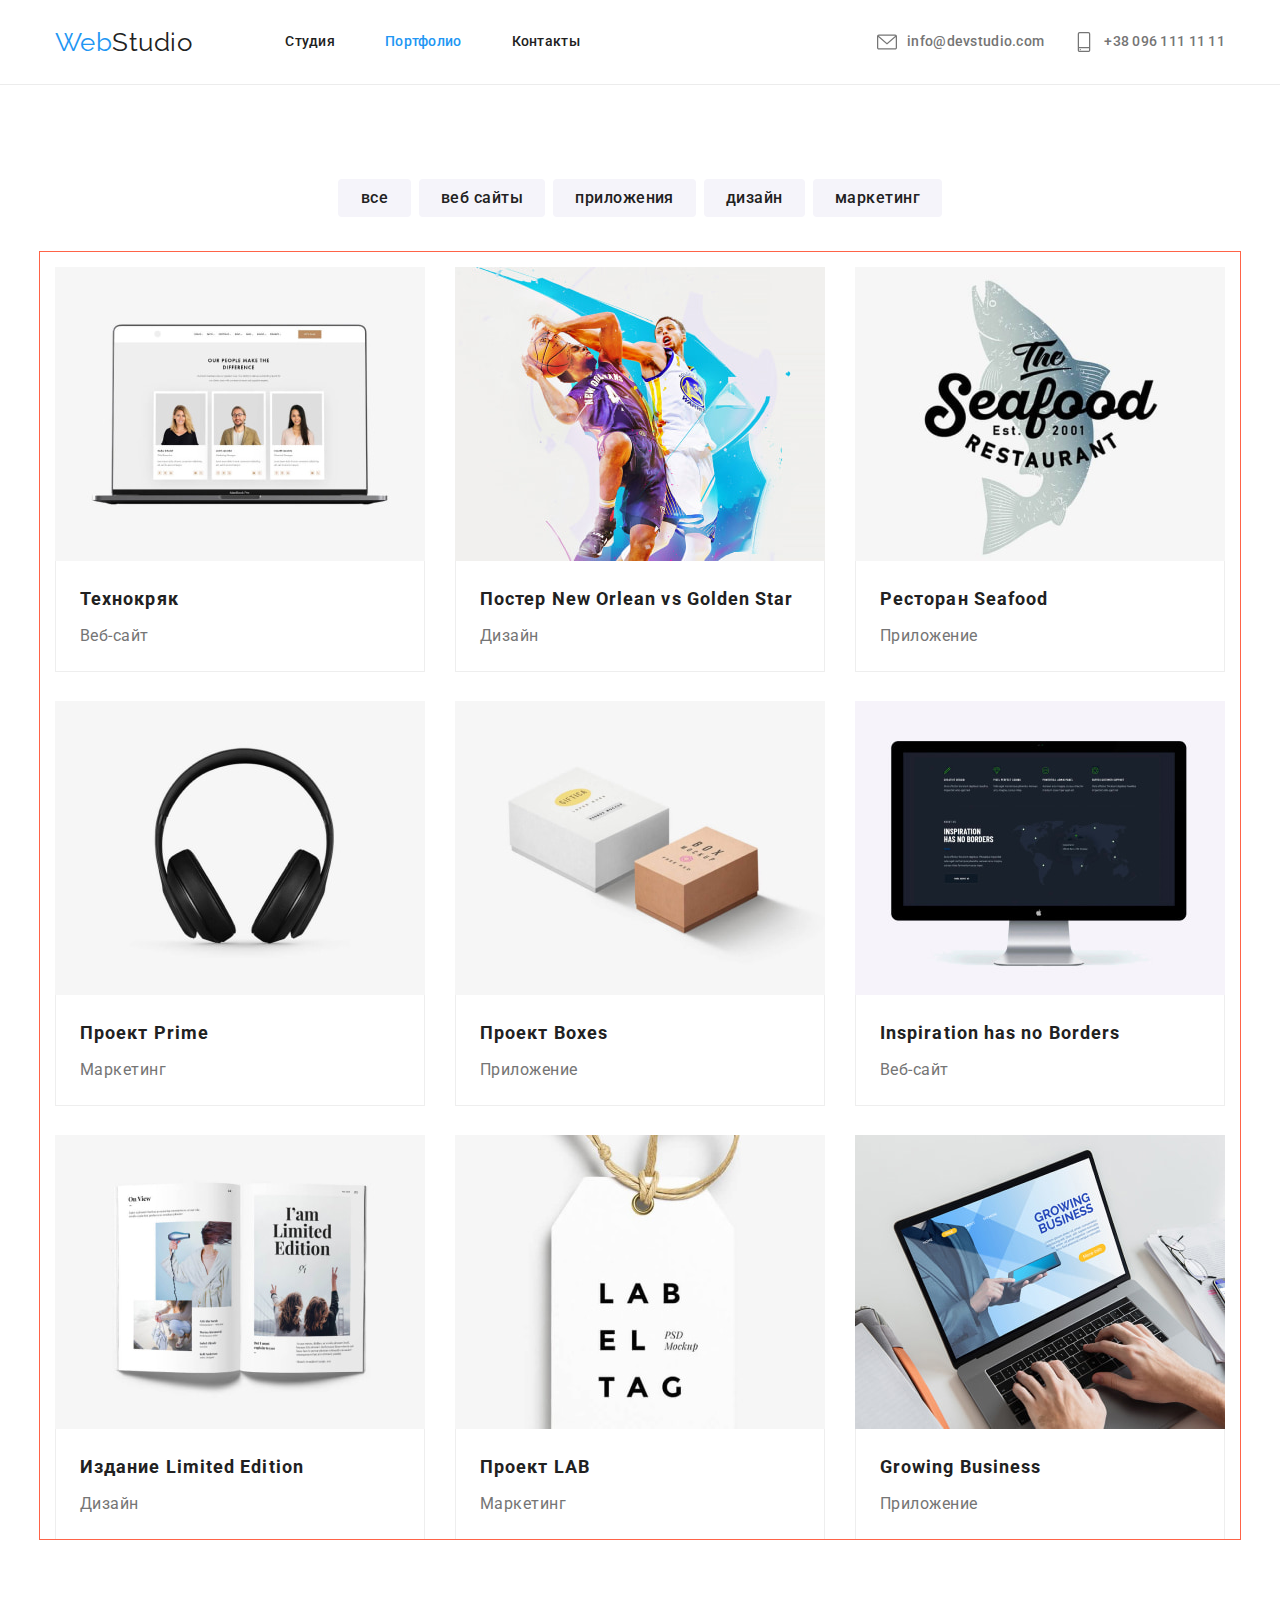
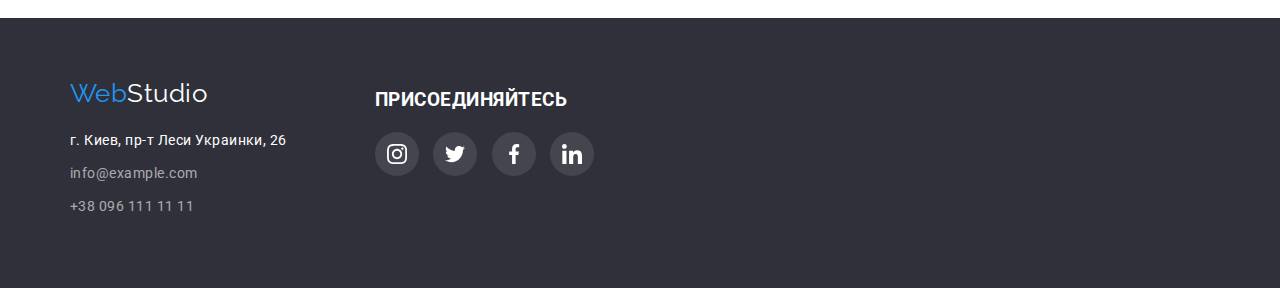
==== portfolio.html @ 32bbd31d "Начало 5-ой домашки" ====
<!DOCTYPE html>
<html lang="ru">
	<head>
		<meta charset="UTF-8" />
		<meta name="viewport" content="width=device-width, initial-scale=1.0" />
		<title>Портфолио</title>

		<!-- Шрифты -->
		<link
			href="https://fonts.googleapis.com/css2?family=Raleway:wght@700&family=Roboto:wght@400;500;700;900&display=fallback"
			rel="stylesheet"
		/>
		<!-- Нормализатор стилей -->
		<link
			rel="stylesheet"
			href="https://cdnjs.cloudflare.com/ajax/libs/modern-normalize/0.7.0/modern-normalize.min.css"
		/>

		<!-- Мои Стили -->
		<link rel="stylesheet" href="./css/styles.css" />
	</head>

	<body>
		<!-- Шапка сайта -->
		<header class="page-header">
			<!-- Нав - это всегда про ссылки на секции этой или других страниц -->
			<div class="nav-container">
				<nav class="navbar">
					<!-- Логотип, всегда ссылка -->
					<a href="./index.html" class="logo"> Web<span class="logo header">Studio</span> </a>

					<!-- Ссылки на другие страницы или разделы текущей -->
					<ul class="site-nav">
						<li class="item"><a href="./index.html" class="link">Студия</a></li>
						<li class="item"><a href="./portfolio.html" class="link current">Портфолио</a></li>
						<li class="item"><a href="" class="link">Контакты</a></li>
					</ul>
				</nav>

				<!-- Контактные Данные в шапке, это не нав, потому что не ссылки на секции -->
				<ul class="contacts-nav list">
					<li class="item">
						<a href="mailto:info@devstudio.com" class="link">
							<svg class="team-icon">
								<use href="./images/symbol-defs.svg#icon-envelope"></use>
							</svg>
							info@devstudio.com</a
						>
					</li>
					<li class="item">
						<a href="tel:+380961111111" class="link"
							><svg class="team-icon">
								<use href="./images/symbol-defs.svg#icon-phone"></use>
							</svg>
							+38 096 111 11 11
						</a>
					</li>
				</ul>
			</div>
		</header>

		<main>
			<!-- Hero -->

			<h1 class="is-none">Портфолио</h1>

			<!-- Filters and PortFolio -->
			<section class="section">
				<div class="container">
					<h2 class="is-none">Фильтры</h2>

					<ul class="buttons">
						<li class="button"><button type="button">все</button></li>
						<li class="button"><button type="button">веб сайты</button></li>
						<li class="button"><button type="button">приложения</button></li>
						<li class="button"><button type="button">дизайн</button></li>
						<li class="button"><button type="button">маркетинг</button></li>
					</ul>

					<!-- PortFolio -->
					<h2 class="is-none">Наши Работы</h2>

					<ul class="portfolio-list">
						<li class="portfolio-links">
							<a href="">
								<img
									class="test"
									src="./images/techno.jpg"
									alt="картинка макбука про с отображенным сайтом источника"
									width="370"
									height="294"
								/>
								<div class="card-content">
									<h3 class="title">Технокряк</h3>
									<p>Веб-сайт</p>
									<!-- <p>
																		Технокряк это современная площадка распространения коронавируса. Компании используют эту платформу для
																		цифрового шпионажа и атак на защищенные сервера конкурентов
																	</p> -->
								</div>
							</a>
						</li>
						<li class="portfolio-links">
							<a href="">
								<img src="./images/poster.jpg" alt="постер с двумя баскетболистами" width="370" height="294" />
								<div class="card-content">
									<h3 class="title">
										Постер New Orlean vs Golden Star
									</h3>
									<p>Дизайн</p>
									<!-- <p>
																		Технокряк это современная площадка распространения коронавируса. Компании используют эту платформу для
																		цифрового шпионажа и атак на защищенные сервера конкурентов
																	</p> -->
								</div>
							</a>
						</li>
						<li class="portfolio-links">
							<a href="">
								<img src="./images/restaurant.jpg" alt="логотип ресторана морской еды" width="370" height="294" />

								<div class="card-content">
									<h3 class="title">Ресторан Seafood</h3>
									<p>Приложение</p>
									<!-- <p>
																		Технокряк это современная площадка распространения коронавируса. Компании используют эту платформу для
																		цифрового шпионажа и атак на защищенные сервера конкурентов
																	</p> -->
								</div>
							</a>
						</li>
						<li class="portfolio-links">
							<a href="">
								<img src="./images/prime.jpg" alt="изображение наушников" width="370" height="294" />

								<div class="card-content">
									<h3 class="title">Проект Prime</h3>
									<p>Маркетинг</p>
									<!-- <p>
																		Технокряк это современная площадка распространения коронавируса. Компании используют эту платформу для
																		цифрового шпионажа и атак на защищенные сервера конкурентов
																	</p> -->
								</div>
							</a>
						</li>
						<li class="portfolio-links">
							<a href="">
								<img
									src="./images/boxes.jpg"
									alt="изображение коробочек с логотипом источника"
									width="370"
									height="294"
								/>

								<div class="card-content">
									<h3 class="title">Проект Boxes</h3>
									<p>Приложение</p>
									<!-- <p>
																		Технокряк это современная площадка распространения коронавируса. Компании используют эту платформу для
																		цифрового шпионажа и атак на защищенные сервера конкурентов
																	</p> -->
								</div>
							</a>
						</li>
						<li class="portfolio-links">
							<a href="">
								<img
									src="./images/inspiration.jpg"
									alt="изображение аймака с открытым веб-сайтом источника"
									width="370"
									height="294"
								/>

								<div class="card-content">
									<h3 class="title">Inspiration has no Borders</h3>
									<p>Веб-сайт</p>
									<!-- <p>
																		Технокряк это современная площадка распространения коронавируса. Компании используют эту платформу для
																		цифрового шпионажа и атак на защищенные сервера конкурентов
																	</p> -->
								</div>
							</a>
						</li>
						<li class="portfolio-links">
							<a href="">
								<img
									src="./images/limited.jpg"
									alt="изображение раскрытого журнала с тектом и картинками источника"
									width="370"
									height="294"
								/>

								<div class="card-content">
									<h3 class="title">Издание Limited Edition</h3>
									<p>Дизайн</p>
									<!-- <p>
									Технокряк это современная площадка распространения коронавируса. Компании используют эту платформу для
									цифрового шпионажа и атак на защищенные сервера конкурентов
								</p> -->
								</div>
							</a>
						</li>
						<li class="portfolio-links">
							<a href="">
								<img src="./images/lab.jpg" alt="изображение бирки с надписью Лаб" width="370" height="294" />

								<div class="card-content">
									<h3 class="title">Проект LAB</h3>
									<p>Маркетинг</p>
									<!-- <p>
																		Технокряк это современная площадка распространения коронавируса. Компании используют эту платформу для
																		цифрового шпионажа и атак на защищенные сервера конкурентов
																	</p> -->
								</div>
							</a>
						</li>
						<li class="portfolio-links">
							<a href="">
								<img
									src="./images/growing.jpg"
									alt="изображение рук, печатающих на ноутбуке с открытым сайтом источника"
									width="370"
									height="294"
								/>

								<div class="card-content">
									<h3 class="title">Growing Business</h3>
									<p>Приложение</p>
									<!-- <p>
																		Технокряк это современная площадка распространения коронавируса. Компании используют эту платформу для
																		цифрового шпионажа и атак на защищенные сервера конкурентов
																	</p> -->
								</div>
							</a>
						</li>
					</ul>
				</div>
			</section>
		</main>

		<footer class="footbar">
			<div class="wrapper">
				<div class="container footer">
					<a href="./index.html" class="logo" aria-label="main page link">
						Web<span class="logo footer">Studio</span>
					</a>

					<address class="footer-address">
						<span class="location">
							г. Киев, пр-т Леси Украинки, 26
						</span>

						<ul>
							<li class="footer-link"><a href="mailto:info@example.com" class="title">info@example.com</a></li>

							<li class="footer-link"><a href="tel:+380961111111" class="title">+38 096 111 11 11</a></li>
						</ul>
					</address>
				</div>
				<!-- FOOTER JOIN US  -->
				<section class="join-us">
					<div class="container footer join-us">
						<h3 class="join-us title">присоединяйтесь</h3>
						<ul class="footer-list links">
							<li class="item"><a href="./index.html" class="link"></a></li>
							<li class="item"><a href="" class="link"></a></li>
							<li class="item"><a href="" class="link"></a></li>
							<li class="item"><a href="" class="link"></a></li>
						</ul>
					</div>
				</section>
			</div>
		</footer>
	</body>
</html>
---- css/styles.css ----
*,
*::before,
*::after {
	box-sizing: border-box;
}

/* POSITION СНАЧАЛА, ПОТОМ ГЕОМЕТРИЯ, ПОТОМ ВСЕ ОСТАЛЬНОЕ!! */

:root {
	--primary-text-color: #757575;
	--title-text-color: #212121;
	--accent-color: #2196f3;
	--white-color: #ffffff;
	--button-bcg: #f5f4fa;
	--footer-color: #2f303a;
	--header-stroke: #ececec;
	--folio-border: #eeeeee;
}

body {
	background-color: var(--white-color);
	color: var(--primary-text-color);

	font-family: roboto, sans-serif;
	letter-spacing: 0.03em;
}

/* Утилиты, это сброс маркеров для всех списков вообще */
ul {
	margin: 0px;
	padding: 0px;
	list-style: none;
}
/* можно через классы .list задавать тот же сброс точек */

.is-none {
	display: none;
}

/* SPECIAL CONTAINERS */

.container {
	margin-left: auto;
	margin-right: auto;
	padding-left: 15px;
	padding-right: 15px;
	width: 1200px;
	/* outline: 2px solid tomato; */
}

.backdrop {
	position: fixed;
	top: 0px;
	left: 0px;

	width: 100%;
	height: 100%;

	background-color: rgba(0, 0, 0, 0.2);
}

.backdrop.is-hidden {
	opacity: 0;
	pointer-events: none;
}

.modal {
	position: absolute;
	top: 50%;
	left: 50%;
	transform: translate(-50%, -50%);

	width: 528px;
	min-height: 581px;
	padding: 15px;

	background-color: white;
}

/* Page header */

.page-header {
	/* background-color: wheat; */
	/* padding-top: 24px;
	padding-bottom: 24px; */

	border-bottom: 1px solid var(--header-stroke);
}

/* Logo */

.logo {
	/* display: inline-block; */
	/* Костыль, так как логотип нижу ссылок странице даже на дизайнерском макете */
	/* padding-bottom: 7px; */

	font-family: "Raleway", sans-serif;
	color: var(--accent-color);

	font-size: 26px;
	line-height: 1.19;
	text-decoration: none;
	/* outline: 1px solid tomato; */
}

.logo.header {
	color: var(--title-text-color);
	font-size: 26px;
}

.logo.footer {
	color: var(--white-color);
}

/* Site Nav All in One*/

.nav-container {
	display: flex;
	align-items: center;

	margin-left: auto;
	margin-right: auto;
	padding-left: 15px;
	padding-right: 15px;
	width: 1200px;

	/* outline: 2px solid tomato; */
}

.nav-container .item + .item {
	margin-left: 50px;
}

.navbar {
	/* margin-bottom: 30px; */
	display: flex;
	align-items: center;
}

.site-nav {
	display: flex;
	/* outline: 1px solid tomato; */
	margin-left: 93px;
}

/* Олд Скул метод исключения элементов, все последующие item применяется действие, если они стоят перед первым item, к нему действие не применяется, перед ним никого нет */

/* В данном случае работает на всех списки, в каждом списке исключается первый элемент - круто! */

/* Переношу это в главный нав-контейнер */

/* .nav-container .item + .item {
	margin-left: 50px;
} */

/* Современный вариант исключения элементов
 */
/* .site-nav .item:not(:last-child) {
	outline: 1px solid tomato;
	margin-right: 50px;
} */

.site-nav .link {
	display: block;
	padding-top: 32px;
	padding-bottom: 32px;

	color: var(--title-text-color);

	font-weight: 500;
	font-size: 14px;
	line-height: 1.14;
	letter-spacing: 0.02em;
	text-decoration: none;
}

.site-nav .link:hover,
.site-nav .link:focus {
	color: var(--accent-color);
	/* border-bottom: 2px solid var(--accent-color); */
	/* overflow: auto; */
}

.site-nav .link.current {
	color: var(--accent-color);
}

.contacts-nav {
	display: flex;
	margin-left: auto;
}

.contacts-nav.list .link {
	display: inline-flex;
	align-items: center;

	padding-top: 32px;
	padding-bottom: 32px;

	color: var(--primary-text-color);

	font-weight: 500;
	font-size: 14px;
	line-height: 1.14;
	letter-spacing: 0.02em;
	text-decoration: none;
}

.contacts-nav.list .link .team-icon {
	margin-right: 10px;
}

.contacts-nav.list .item + .item {
	margin-left: 30px;
}

/* .team-icon.envelope {
	width: 16px;
	height: 12px;
	fill: currentColor;
}

.team-icon.phone {
	width: 10px;
	height: 16px;
	fill: currentColor;
} */

.contacts-nav .link:hover,
.contacts-nav .item:hover,
.contacts-nav .link:focus,
.contacts-nav .item:focus {
	color: var(--accent-color);
}

/* HERO css */

.hero {
	margin-left: auto;
	margin-right: auto;

	text-align: center;
	max-width: 1600px;
	height: 600px;

	background-image: linear-gradient(to right, rgba(47, 48, 58, 0.4), rgba(47, 48, 58, 0.4)),
		url(../images/background.jpg);
	background-repeat: no-repeat;
	/* background-size: cover; */
	background-position: center;
	background-color: var(--footer-color);
}

.hero-title {
	margin-top: 0px;
	padding-top: 200px;
	margin-bottom: 30px;
	/* outline: 1px solid tomato; */

	color: var(--white-color);

	font-weight: 900;
	font-size: 44px;
	line-height: 1.36;
	text-transform: uppercase;
	letter-spacing: 0.06em;
}

.btn {
	display: inline-block;
	padding: 10px 32px;
	border-radius: 4px;
	min-width: 204px;
	border: 1px solid transparent;
	box-shadow: 0px 4px 4px rgba(0, 0, 0, 0.15);

	color: var(--white-color);
	background-color: var(--accent-color);

	font-weight: 700;
	font-size: 16px;
	line-height: 1.87;
	letter-spacing: 0.06em;
	text-decoration: none;

	/* cursor: pointer; */
}

/* Features */

/* .section.features {
	padding-top: 94px;
	padding-bottom: 94px;
} */

.feature-list {
	margin-top: 0px;
	margin-bottom: 244px;

	display: flex;
}

.feature-list .item {
	width: 270px;
	height: 101px;
}

/* Репета рекомендует лучше давать доп класс в хтмл,
и оттуда назначать каждую иконку .feature-list не пишем,
а упоминаем .icon-radar  */

.container.icons {
	margin-left: auto;
	margin-right: auto;
	padding-left: 15px;
	padding-right: 15px;
	width: 1200px;
	height: 251px;
	margin-bottom: 94px;
	/* outline: 2px solid tomato; */
}

.feature-list .item::before {
	display: block;
	content: "";
	height: 120px;
	margin-bottom: 30px;
	background-color: var(--button-bcg);
	background-size: 70px;
	background-repeat: no-repeat;
	background-position: center;
}
.feature-list .item:nth-child(1)::before {
	background-image: url(../images/feature1.svg);
}

.feature-list .item:nth-child(2)::before {
	background-image: url(../images/feature2.svg);
}
.feature-list .item:nth-child(3)::before {
	background-image: url(../images/feature3.svg);
}
.feature-list .item:nth-child(4)::before {
	background-image: url(../images/feature4.svg);
}

.feature-list .item + .item {
	margin-left: 30px;
}

/* .feature-list p {
	max-width: 270px;
	min-height: 101px;
} */

.feature-list .title {
	margin-top: 0px;
	margin-bottom: 10px;

	color: var(--title-text-color);

	font-weight: 700;
	font-size: 14px;
	line-height: 1.14;
	text-transform: uppercase;
}

.feature-list p {
	margin-top: 0px;
	margin-bottom: 0px;

	font-size: 14px;
	line-height: 1.71;
}

/* WHAT WE DO СЕКЦИЯ ЧЕМ ЗАНИМАЕМСЯ!! and Team Headers*/

.section-title {
	margin-top: 0px;
	margin-bottom: 50px;

	color: var(--title-text-color);

	font-weight: 700;
	font-size: 36px;
	line-height: 1.17;
	text-align: center;
}

.images-wedo {
	display: flex;
}

.images-wedo .item + .item {
	margin-left: 30px;
}

.thumb img {
	display: block;
}

.thumb {
	position: relative;
}

.thumb::before {
	position: absolute;
	bottom: 0px;

	/* opacity: 0; */

	/* display: inline-block; */

	content: "";
	width: 370px;
	height: 70px;

	background-color: rgba(47, 48, 58, 0.8);
}

.images-wedo .title {
	position: absolute;
	bottom: 27px;

	/* opacity: 0; */

	/* padding: 27px; */
	margin: 0px;
	/* align-items: center; */
	/* justify-content: center; */

	color: #ffffff;
	font-weight: 700;
	font-size: 14px;
	line-height: 1.14;
	text-align: center;
	text-transform: uppercase;

	width: 370px;
}

/* .thumb:hover .title,
.thumb:hover::before {
	opacity: 1;
} */

/* .images-wedo .item {
	position: relative;
} */

/* .images-wedo .item::before {
	position: absolute;
	bottom: 0px;

	display: inline-block;

	content: "";
	width: 370px;
	height: 70px;

	background-color: tomato;
} */

/* TEAM PHOTOS AND LINKS!!!*/

.section.team {
	background-color: var(--button-bcg);
}

.section {
	padding-top: 94px;
	padding-bottom: 94px;
}

.team-members > .item {
	box-shadow: 0px 4px 4px rgba(0, 0, 0, 0.25);

	background-color: #fff;
	height: 428px;
	/* outline: 1px solid tomato; */
	text-align: center;
}

.team-members > .item + .item {
	margin-left: 30px;
}

/* .wedo {
	padding-top: 0px;
} */

/* .team-list img {
	margin-bottom: 30px;
} */

.team-members .title {
	padding-top: 30px;
	margin-top: 0px;
	margin-bottom: 10px;

	color: var(--title-text-color);

	font-weight: 500;
	font-size: 16px;
	line-height: 1.19;
	/* outline: 1px solid tomato; */
}

.team-members .text {
	margin-top: 0px;
	margin-bottom: 16px;

	font-size: 16px;
	line-height: 1.19;
	/* outline: 1px solid tomato; */
}

.team-members {
	display: flex;
}

.team-list.links {
	display: inline-flex;
	/* padding: 0px;
	margin: 0px; */
	/* outline: 1px solid black; */
	/* justify-content: center; */
}

/* надо поставить дисплей блок??? */

.team-list .link {
	display: inline-flex;
	align-items: center;
	justify-content: center;

	padding: 0px;

	width: 44px;
	height: 44px;
	color: #afb1b8;
	/* background-color: yellow; */
	border-radius: 50%;
}

.team-icon {
	width: 20px;
	height: 20px;
	fill: currentColor;
}

.team-list .link:hover {
	color: white;
	background-color: var(--accent-color);
}

.team-list .item + .item {
	margin-left: 10px;
}

/* OUR CLIENTS*/

.clients {
	padding-top: 94px;
	padding-bottom: 94px;
}

.clients-list {
	display: flex;
	justify-content: space-between;
}

.clients-list .item {
	display: flex;
	width: 170px;
	height: 90px;
	border: 1px solid #afb1b8;
	border-radius: 4px;
	justify-content: center;
	align-items: center;
}

.clients-list .link {
	padding: 20px 63px;
	/* width: 63px; */
	/* width: 170px;
	height: 90px; */
}

.clients-list .item:hover {
	border: 1px solid var(--accent-color);
}

/* Buttons Filters */

.buttons {
	display: flex;
	justify-content: center;
	margin-bottom: 50px;
}

.buttons .button + .button {
	margin-left: 8px;
}

.buttons button {
	padding: 6px 22px;
	border-radius: 4px;
	border: 0px solid transparent;

	min-width: 73px;
	height: 38px;

	background-color: var(--button-bcg);
	color: var(--title-text-color);

	font-style: 400px;
	font-family: inherit;
	font-weight: 500;
	font-size: 16px;
	line-height: 1.62;
	letter-spacing: 0.03em;

	cursor: pointer;
}

.buttons button:hover,
.buttons button:focus {
	color: var(--white-color);
	background-color: var(--accent-color);
}

/* если несколько кнопок то в главном селекторе выстраивается шрифты и рамки и так далее, а во второстепенных .button.primary .button.secondary - выстраиваются отличающиеся цвета */

/* Portfolio */

.portfolio-list img {
	display: block;
}

.portfolio-list {
	display: flex;
	/* background-color: teal; */
	flex-wrap: wrap;
	/* max-width: 1200px; */

	margin: -15px;
	outline: 1px solid tomato;

	/* рагульный вариант */
	/* justify-content: space-between; */
}

/* calc (100% - кол-во марджинов в строке * значение марджина / количество элементов в строке) */

.card-content {
	padding: 20px 24px;
	border: 1px solid var(--folio-border);
	border-top: 0px;
}

.portfolio-links {
	/* border: 1px solid tomato; */
	/* моднявая тема */
	/* width: calc((100% - 2 * 30px) / 3); */
	/* еще предлагали вставлять flex-basis вместо width */

	/* при моднявом методе надо задать: */
	/* margin-right: 30px; */
	/* margin-bottom: 30px; */

	margin: 15px;

	/* border: 1px solid var(--folio-border); */

	/* это для второго варианта работы с флексом, моднявого */

	width: 370px;
	max-height: 404px;
	/* background-color: tomato; */
}

.portfolio-links:hover {
	box-shadow: 0px 1px 1px rgba(0, 0, 0, 0.12), 0px 4px 4px rgba(0, 0, 0, 0.06), 1px 4px 6px rgba(0, 0, 0, 0.16);
}

/* Альтернатива, Вариация работы с оформлением флекса */
/* первый вариант */
/* .portfolio-links:not(:nth-child(3n)) {
	margin-right: 30px;
}

.portfolio-links:not(:nth-last-child(-n + 3)) {
	margin-bottom: 30px;
} */

/* второй вариант */
.portfolio-links:nth-child(3n) {
	margin-right: 0px;
}

.portfolio-links:nth-last-child(-n + 3) {
	margin-bottom: 0px;
}

.portfolio-links .title {
	/* ATTENTION */
	/* padding-left: 24px;
	padding-right: 24px; */
	margin-top: 0px;
	margin-bottom: 4px;
	color: var(--title-text-color);

	font-weight: 700;
	font-size: 18px;
	line-height: 2;
	letter-spacing: 0.06em;
}

.portfolio-links p {
	margin-top: 0px;
	margin-bottom: 0px;

	/* ATTENTION */
	/* padding-left: 24px;
	padding-right: 24px; */
}

.portfolio-links a {
	color: var(--primary-text-color);

	font-size: 16px;
	line-height: 1.87;
	text-decoration: none;
}

/* FOOTER */

.footbar {
	display: flex;
	margin-left: auto;
	margin-right: auto;

	/* width: 1200px; */

	background-color: var(--footer-color);
}

.wrapper {
	display: flex;
	margin-left: auto;
	margin-right: auto;
	padding-left: 15px;
	padding-right: 15px;
	width: 1200px;
	/* outline: 2px solid tomato; */
}

.container.footer {
	max-width: 250px;
	margin-left: 0px;
	margin-right: 70px;
	padding-top: 60px;
	padding-bottom: 60px;
}

.footbar .logo.footer {
	display: inline-block;
	margin-bottom: 20px;
}

.footer-address a,
.location {
	display: inline-block;
	margin-top: 0px;
	margin-bottom: 9px;
}

.footer-address .location {
	color: #ffffff;

	font-style: normal;
	font-size: 14px;
	line-height: 1.71;
}

.footer-address .title {
	color: rgba(255, 255, 255, 0.6);

	font-style: normal;
	font-size: 14px;
	line-height: 1.71;
	text-decoration: none;
}

.footer-address .title:hover {
	color: var(--accent-color);
}

/* FOOTER JOIN US */

.container.join-us {
	display: inline-block;
	padding-top: 72px;
	padding-bottom: 100px;
	padding-left: 0px;
	padding-right: 0px;
	/* width: 240px; */
	height: 80px;
}

.join-us.title {
	margin-top: 0px;
	margin-bottom: 20px;
	color: var(--white-color);
	text-transform: uppercase;
}

/* .footer-list.links {
	display: inline-flex;
	border: 1px solid black;
} */

.footer-list .item {
	display: inline-flex;
	/* border: 1px solid black; */
}

.footer-list .item .link {
	height: 44px;
	width: 44px;
	background-size: 20px;
	background-repeat: no-repeat;
	background-position: center;
	/* background-color: tomato; */
	border-radius: 50%;
	background-color: rgba(255, 255, 255, 0.1);
}

.footer-list .item:nth-child(1) .link {
	background-image: url(../images/footerlink1.svg);
}
.footer-list .item:nth-child(2) .link {
	background-image: url(../images/footerlink2.svg);
}
.footer-list .item:nth-child(3) .link {
	background-image: url(../images/footerlink3.svg);
}

.footer-list .item:nth-child(4) .link {
	background-image: url(../images/footerlink4.svg);
}
.footer-list .link:hover {
	/* border-radius: 50%; */
	background-color: var(--accent-color);
}

.footer-list .item + .item {
	margin-left: 10px;
}

/* Experiments */
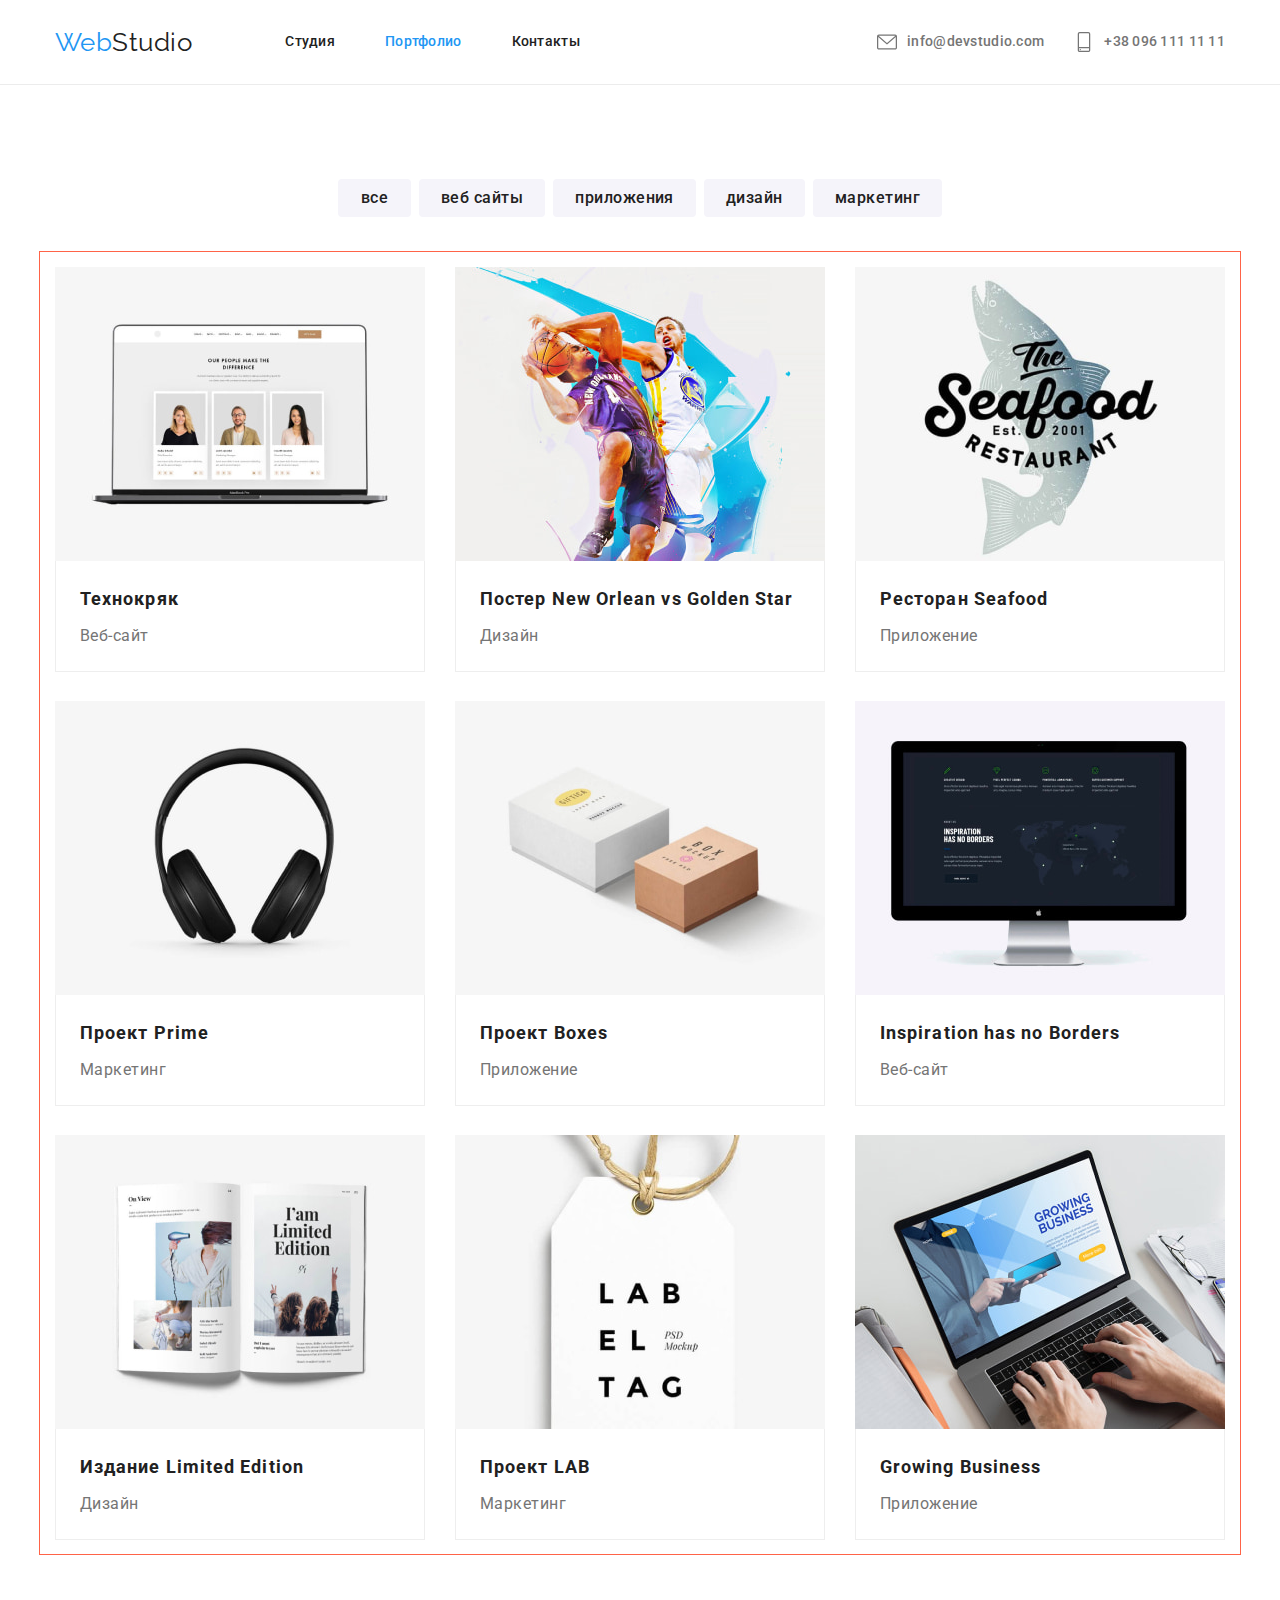
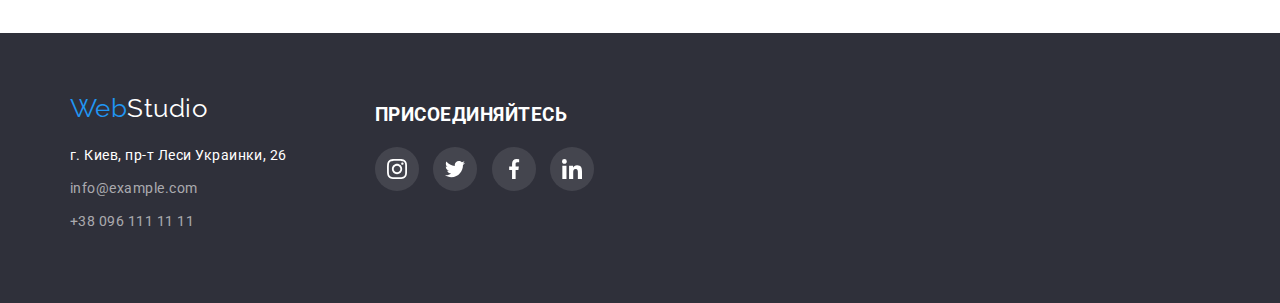
==== commit fcf6d046: "ДЗ 5 формально выполнено" ====
--- a/portfolio.html
+++ b/portfolio.html
@@ -83,153 +83,170 @@
 					<ul class="portfolio-list">
 						<li class="portfolio-links">
 							<a href="">
-								<img
-									class="test"
-									src="./images/techno.jpg"
-									alt="картинка макбука про с отображенным сайтом источника"
-									width="370"
-									height="294"
-								/>
+								<div class="thumb">
+									<img
+										src="./images/techno.jpg"
+										alt="картинка макбука про с отображенным сайтом источника"
+										width="370"
+										height="294"
+									/>
+									<p class="text">
+										Технокряк это современная площадка распространения коронавируса. Компании используют эту платформу
+										для цифрового шпионажа и атак на защищенные сервера конкурентов
+									</p>
+								</div>
 								<div class="card-content">
 									<h3 class="title">Технокряк</h3>
 									<p>Веб-сайт</p>
-									<!-- <p>
-																		Технокряк это современная площадка распространения коронавируса. Компании используют эту платформу для
-																		цифрового шпионажа и атак на защищенные сервера конкурентов
-																	</p> -->
-								</div>
-							</a>
-						</li>
-						<li class="portfolio-links">
-							<a href="">
-								<img src="./images/poster.jpg" alt="постер с двумя баскетболистами" width="370" height="294" />
+								</div>
+							</a>
+						</li>
+						<li class="portfolio-links">
+							<a href="">
+								<div class="thumb"
+									><img src="./images/poster.jpg" alt="постер с двумя баскетболистами" width="370" height="294" />
+									<p class="text">
+										Технокряк это современная площадка распространения коронавируса. Компании используют эту платформу
+										для цифрового шпионажа и атак на защищенные сервера конкурентов
+									</p>
+								</div>
 								<div class="card-content">
 									<h3 class="title">
 										Постер New Orlean vs Golden Star
 									</h3>
 									<p>Дизайн</p>
-									<!-- <p>
-																		Технокряк это современная площадка распространения коронавируса. Компании используют эту платформу для
-																		цифрового шпионажа и атак на защищенные сервера конкурентов
-																	</p> -->
-								</div>
-							</a>
-						</li>
-						<li class="portfolio-links">
-							<a href="">
-								<img src="./images/restaurant.jpg" alt="логотип ресторана морской еды" width="370" height="294" />
+								</div>
+							</a>
+						</li>
+						<li class="portfolio-links">
+							<a href="">
+								<div class="thumb"
+									><img src="./images/restaurant.jpg" alt="логотип ресторана морской еды" width="370" height="294" />
+									<p class="text">
+										Технокряк это современная площадка распространения коронавируса. Компании используют эту платформу
+										для цифрового шпионажа и атак на защищенные сервера конкурентов
+									</p>
+								</div>
 
 								<div class="card-content">
 									<h3 class="title">Ресторан Seafood</h3>
 									<p>Приложение</p>
-									<!-- <p>
-																		Технокряк это современная площадка распространения коронавируса. Компании используют эту платформу для
-																		цифрового шпионажа и атак на защищенные сервера конкурентов
-																	</p> -->
-								</div>
-							</a>
-						</li>
-						<li class="portfolio-links">
-							<a href="">
-								<img src="./images/prime.jpg" alt="изображение наушников" width="370" height="294" />
+								</div>
+							</a>
+						</li>
+						<li class="portfolio-links">
+							<a href="">
+								<div class="thumb"
+									><img src="./images/prime.jpg" alt="изображение наушников" width="370" height="294" />
+									<p class="text">
+										Технокряк это современная площадка распространения коронавируса. Компании используют эту платформу
+										для цифрового шпионажа и атак на защищенные сервера конкурентов
+									</p>
+								</div>
 
 								<div class="card-content">
 									<h3 class="title">Проект Prime</h3>
 									<p>Маркетинг</p>
-									<!-- <p>
-																		Технокряк это современная площадка распространения коронавируса. Компании используют эту платформу для
-																		цифрового шпионажа и атак на защищенные сервера конкурентов
-																	</p> -->
-								</div>
-							</a>
-						</li>
-						<li class="portfolio-links">
-							<a href="">
-								<img
-									src="./images/boxes.jpg"
-									alt="изображение коробочек с логотипом источника"
-									width="370"
-									height="294"
-								/>
+								</div>
+							</a>
+						</li>
+						<li class="portfolio-links">
+							<a href="">
+								<div class="thumb"
+									><img
+										src="./images/boxes.jpg"
+										alt="изображение коробочек с логотипом источника"
+										width="370"
+										height="294"
+									/>
+									<p class="text">
+										Технокряк это современная площадка распространения коронавируса. Компании используют эту платформу
+										для цифрового шпионажа и атак на защищенные сервера конкурентов
+									</p>
+								</div>
 
 								<div class="card-content">
 									<h3 class="title">Проект Boxes</h3>
 									<p>Приложение</p>
-									<!-- <p>
-																		Технокряк это современная площадка распространения коронавируса. Компании используют эту платформу для
-																		цифрового шпионажа и атак на защищенные сервера конкурентов
-																	</p> -->
-								</div>
-							</a>
-						</li>
-						<li class="portfolio-links">
-							<a href="">
-								<img
-									src="./images/inspiration.jpg"
-									alt="изображение аймака с открытым веб-сайтом источника"
-									width="370"
-									height="294"
-								/>
+								</div>
+							</a>
+						</li>
+						<li class="portfolio-links">
+							<a href="">
+								<div class="thumb"
+									><img
+										src="./images/inspiration.jpg"
+										alt="изображение аймака с открытым веб-сайтом источника"
+										width="370"
+										height="294"
+									/>
+									<p class="text">
+										Технокряк это современная площадка распространения коронавируса. Компании используют эту платформу
+										для цифрового шпионажа и атак на защищенные сервера конкурентов
+									</p>
+								</div>
 
 								<div class="card-content">
 									<h3 class="title">Inspiration has no Borders</h3>
 									<p>Веб-сайт</p>
-									<!-- <p>
-																		Технокряк это современная площадка распространения коронавируса. Компании используют эту платформу для
-																		цифрового шпионажа и атак на защищенные сервера конкурентов
-																	</p> -->
-								</div>
-							</a>
-						</li>
-						<li class="portfolio-links">
-							<a href="">
-								<img
-									src="./images/limited.jpg"
-									alt="изображение раскрытого журнала с тектом и картинками источника"
-									width="370"
-									height="294"
-								/>
+								</div>
+							</a>
+						</li>
+						<li class="portfolio-links">
+							<a href="">
+								<div class="thumb">
+									<img
+										src="./images/limited.jpg"
+										alt="изображение раскрытого журнала с тектом и картинками источника"
+										width="370"
+										height="294"
+									/>
+									<p class="text">
+										Технокряк это современная площадка распространения коронавируса. Компании используют эту платформу
+										для цифрового шпионажа и атак на защищенные сервера конкурентов
+									</p>
+								</div>
 
 								<div class="card-content">
 									<h3 class="title">Издание Limited Edition</h3>
 									<p>Дизайн</p>
-									<!-- <p>
-									Технокряк это современная площадка распространения коронавируса. Компании используют эту платформу для
-									цифрового шпионажа и атак на защищенные сервера конкурентов
-								</p> -->
-								</div>
-							</a>
-						</li>
-						<li class="portfolio-links">
-							<a href="">
-								<img src="./images/lab.jpg" alt="изображение бирки с надписью Лаб" width="370" height="294" />
+								</div>
+							</a>
+						</li>
+						<li class="portfolio-links">
+							<a href="">
+								<div class="thumb">
+									<img src="./images/lab.jpg" alt="изображение бирки с надписью Лаб" width="370" height="294" />
+									<p class="text">
+										Технокряк это современная площадка распространения коронавируса. Компании используют эту платформу
+										для цифрового шпионажа и атак на защищенные сервера конкурентов
+									</p>
+								</div>
 
 								<div class="card-content">
 									<h3 class="title">Проект LAB</h3>
 									<p>Маркетинг</p>
-									<!-- <p>
-																		Технокряк это современная площадка распространения коронавируса. Компании используют эту платформу для
-																		цифрового шпионажа и атак на защищенные сервера конкурентов
-																	</p> -->
-								</div>
-							</a>
-						</li>
-						<li class="portfolio-links">
-							<a href="">
-								<img
-									src="./images/growing.jpg"
-									alt="изображение рук, печатающих на ноутбуке с открытым сайтом источника"
-									width="370"
-									height="294"
-								/>
+								</div>
+							</a>
+						</li>
+						<li class="portfolio-links">
+							<a href="">
+								<div class="thumb">
+									<img
+										src="./images/growing.jpg"
+										alt="изображение рук, печатающих на ноутбуке с открытым сайтом источника"
+										width="370"
+										height="294"
+									/>
+									<p class="text">
+										Технокряк это современная площадка распространения коронавируса. Компании используют эту платформу
+										для цифрового шпионажа и атак на защищенные сервера конкурентов
+									</p>
+								</div>
 
 								<div class="card-content">
 									<h3 class="title">Growing Business</h3>
 									<p>Приложение</p>
-									<!-- <p>
-																		Технокряк это современная площадка распространения коронавируса. Компании используют эту платформу для
-																		цифрового шпионажа и атак на защищенные сервера конкурентов
-																	</p> -->
 								</div>
 							</a>
 						</li>
--- a/css/styles.css
+++ b/css/styles.css
@@ -2,9 +2,13 @@
 *::before,
 *::after {
 	box-sizing: border-box;
+	user-select: none;
 }
 
 /* POSITION СНАЧАЛА, ПОТОМ ГЕОМЕТРИЯ, ПОТОМ ВСЕ ОСТАЛЬНОЕ!! */
+/* user-select: none; */
+/* UL паддинг и марджин в ноль, list style none */
+/* ссылке-Блоку можно задать паддинг! */
 
 :root {
 	--primary-text-color: #757575;
@@ -57,6 +61,8 @@
 	height: 100%;
 
 	background-color: rgba(0, 0, 0, 0.2);
+
+	transition: opacity 1000ms cubic-bezier(0.4, 0, 0.2, 1);
 }
 
 .backdrop.is-hidden {
@@ -77,7 +83,7 @@
 	background-color: white;
 }
 
-/* Page header */
+/* PAGE HEADER */
 
 .page-header {
 	/* background-color: wheat; */
@@ -87,7 +93,7 @@
 	border-bottom: 1px solid var(--header-stroke);
 }
 
-/* Logo */
+/* LOGO */
 
 .logo {
 	/* display: inline-block; */
@@ -112,7 +118,7 @@
 	color: var(--white-color);
 }
 
-/* Site Nav All in One*/
+/* SITE NAV!!!*/
 
 .nav-container {
 	display: flex;
@@ -172,13 +178,13 @@
 	line-height: 1.14;
 	letter-spacing: 0.02em;
 	text-decoration: none;
+
+	transition: color 250ms cubic-bezier(0.4, 0, 0.2, 1);
 }
 
 .site-nav .link:hover,
 .site-nav .link:focus {
 	color: var(--accent-color);
-	/* border-bottom: 2px solid var(--accent-color); */
-	/* overflow: auto; */
 }
 
 .site-nav .link.current {
@@ -204,6 +210,8 @@
 	line-height: 1.14;
 	letter-spacing: 0.02em;
 	text-decoration: none;
+
+	transition: color 250ms cubic-bezier(0.4, 0, 0.2, 1);
 }
 
 .contacts-nav.list .link .team-icon {
@@ -227,8 +235,6 @@
 } */
 
 .contacts-nav .link:hover,
-.contacts-nav .item:hover,
-.contacts-nav .link:focus,
 .contacts-nav .item:focus {
 	color: var(--accent-color);
 }
@@ -283,31 +289,17 @@
 	letter-spacing: 0.06em;
 	text-decoration: none;
 
+	transition: border 250ms cubic-bezier(0.4, 0, 0.2, 1);
+
 	/* cursor: pointer; */
 }
 
-/* Features */
-
-/* .section.features {
-	padding-top: 94px;
-	padding-bottom: 94px;
-} */
-
-.feature-list {
-	margin-top: 0px;
-	margin-bottom: 244px;
-
-	display: flex;
-}
-
-.feature-list .item {
-	width: 270px;
-	height: 101px;
-}
-
-/* Репета рекомендует лучше давать доп класс в хтмл,
-и оттуда назначать каждую иконку .feature-list не пишем,
-а упоминаем .icon-radar  */
+.btn:hover,
+.btn:focus {
+	border: 1px solid white;
+}
+
+/* FEATURES НАШИ ПРЕИМУЩЕСТВА */
 
 .container.icons {
 	margin-left: auto;
@@ -320,6 +312,22 @@
 	/* outline: 2px solid tomato; */
 }
 
+.feature-list {
+	margin-top: 0px;
+	margin-bottom: 244px;
+
+	display: flex;
+}
+
+.feature-list .item {
+	width: 270px;
+	height: 101px;
+}
+
+/* Репета рекомендует лучше давать доп класс в хтмл,
+и оттуда назначать каждую иконку .feature-list не пишем,
+а упоминаем .icon-radar  */
+
 .feature-list .item::before {
 	display: block;
 	content: "";
@@ -395,15 +403,15 @@
 	margin-left: 30px;
 }
 
-.thumb img {
+.images-wedo img {
 	display: block;
 }
 
-.thumb {
+.images-wedo .thumb {
 	position: relative;
 }
 
-.thumb::before {
+.images-wedo .thumb::before {
 	position: absolute;
 	bottom: 0px;
 
@@ -421,6 +429,9 @@
 .images-wedo .title {
 	position: absolute;
 	bottom: 27px;
+
+	/*   */
+	pointer-events: none;
 
 	/* opacity: 0; */
 
@@ -541,6 +552,11 @@
 	color: #afb1b8;
 	/* background-color: yellow; */
 	border-radius: 50%;
+
+	transition: color, background-color 250ms cubic-bezier(0.4, 0, 0.2, 1);
+
+	/* а еще делают так, для разных элементов, да и Репета так делал просто даже
+  transition: color 250ms cubic-bezier(0.4, 0, 0.2, 1), background-color 250ms cubic-bezier(0.4, 0, 0.2, 1); */
 }
 
 .team-icon {
@@ -578,6 +594,8 @@
 	border-radius: 4px;
 	justify-content: center;
 	align-items: center;
+
+	transition: border 250ms cubic-bezier(0.4, 0, 0.2, 1);
 }
 
 .clients-list .link {
@@ -587,7 +605,8 @@
 	height: 90px; */
 }
 
-.clients-list .item:hover {
+.clients-list .item:hover,
+.clients-list .item:focus {
 	border: 1px solid var(--accent-color);
 }
 
@@ -622,6 +641,8 @@
 	letter-spacing: 0.03em;
 
 	cursor: pointer;
+
+	transition: color, background-color 250ms cubic-bezier(0.4, 0, 0.2, 1);
 }
 
 .buttons button:hover,
@@ -678,10 +699,68 @@
 	width: 370px;
 	max-height: 404px;
 	/* background-color: tomato; */
-}
-
-.portfolio-links:hover {
+
+	transition: box-shadow 250ms cubic-bezier(0.4, 0, 0.2, 1);
+}
+
+.portfolio-links .thumb {
+	display: flex;
+	/* justify-content: center;
+	align-items: center; */
+
+	position: relative;
+
+	overflow: hidden;
+}
+
+.portfolio-links .thumb::before {
+	position: absolute;
+
+	top: 0px;
+	left: 0px;
+
+	opacity: 0;
+
+	content: "";
+	width: 100%;
+	height: 100%;
+	background-color: rgba(33, 150, 243, 0.9);
+
+	transition: opacity, transform 250ms cubic-bezier(0.4, 0, 0.2, 1);
+
+	transform: translateY(300px);
+}
+
+.portfolio-links .text {
+	position: absolute;
+	/* bottom: 0px; */
+
+	opacity: 0;
+
+	color: var(--white-color);
+
+	padding: 63px 24px;
+
+	font-family: Roboto;
+	font-style: normal;
+	font-weight: 400px;
+	font-size: 18px;
+	line-height: 1.56;
+
+	transform: translateY(300px);
+
+	transition: opacity, transform 250ms cubic-bezier(0.4, 0, 0.2, 1);
+}
+
+.portfolio-links:hover,
+.portfolio-links:focus {
 	box-shadow: 0px 1px 1px rgba(0, 0, 0, 0.12), 0px 4px 4px rgba(0, 0, 0, 0.06), 1px 4px 6px rgba(0, 0, 0, 0.16);
+}
+
+.portfolio-links .thumb:hover::before,
+.portfolio-links .thumb:hover .text {
+	opacity: 1;
+	transform: translateY(0px);
 }
 
 /* Альтернатива, Вариация работы с оформлением флекса */
@@ -695,13 +774,13 @@
 } */
 
 /* второй вариант */
-.portfolio-links:nth-child(3n) {
+/* .portfolio-links:nth-child(3n) {
 	margin-right: 0px;
 }
 
 .portfolio-links:nth-last-child(-n + 3) {
 	margin-bottom: 0px;
-}
+} */
 
 .portfolio-links .title {
 	/* ATTENTION */
@@ -791,9 +870,12 @@
 	font-size: 14px;
 	line-height: 1.71;
 	text-decoration: none;
-}
-
-.footer-address .title:hover {
+
+	transition: color 250ms cubic-bezier(0.4, 0, 0.2, 1);
+}
+
+.footer-address .title:hover,
+.footer-address .title:focus {
 	color: var(--accent-color);
 }
 
@@ -835,6 +917,8 @@
 	/* background-color: tomato; */
 	border-radius: 50%;
 	background-color: rgba(255, 255, 255, 0.1);
+
+	transition: background-color 250ms cubic-bezier(0.4, 0, 0.2, 1);
 }
 
 .footer-list .item:nth-child(1) .link {
@@ -850,7 +934,8 @@
 .footer-list .item:nth-child(4) .link {
 	background-image: url(../images/footerlink4.svg);
 }
-.footer-list .link:hover {
+.footer-list .link:hover,
+.footer-list .link:focus {
 	/* border-radius: 50%; */
 	background-color: var(--accent-color);
 }
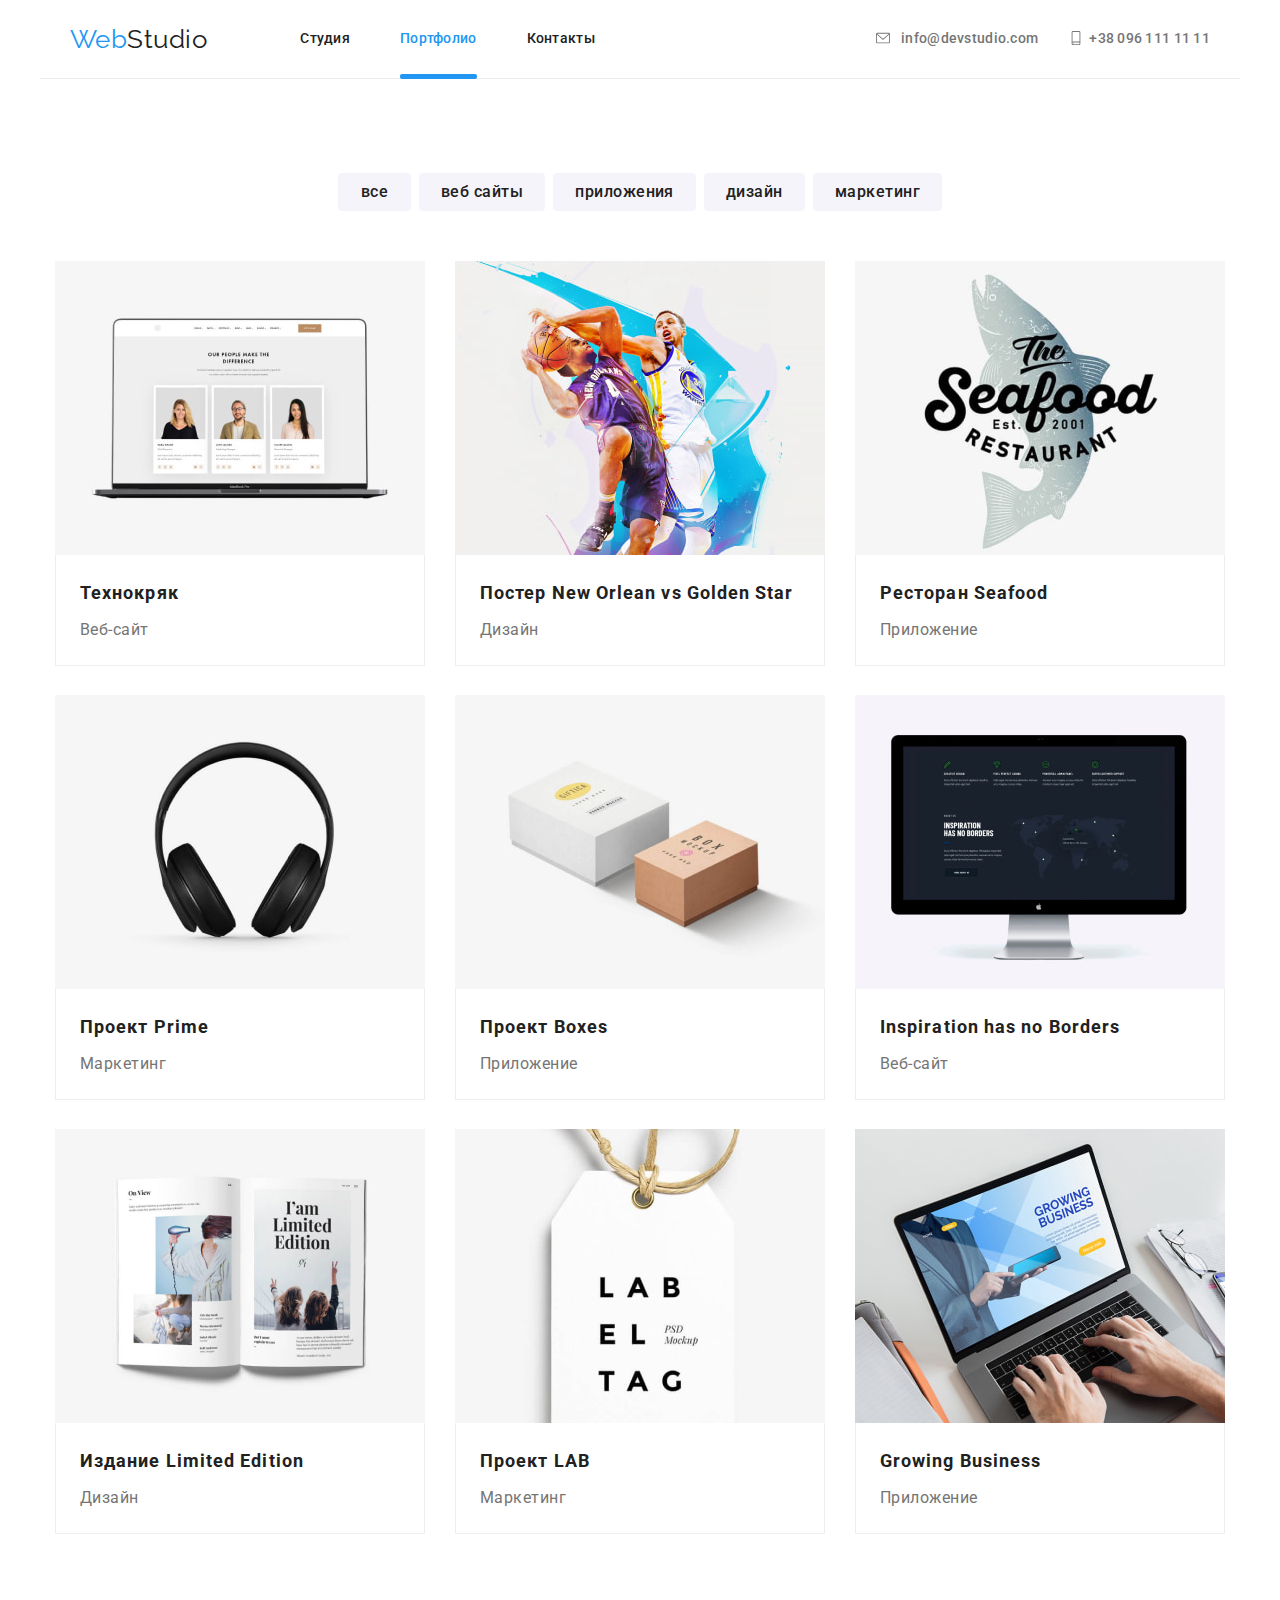
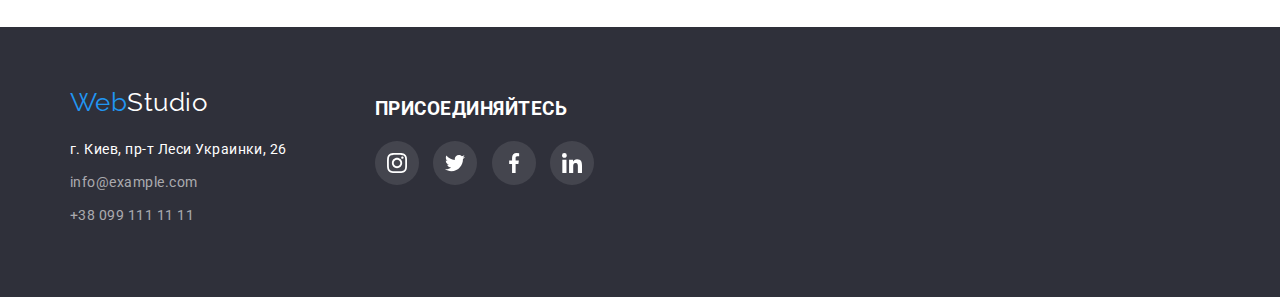
==== commit 8fd0bd93: "Пофиксены баги, добавлены костыли для иконок в навбаре" ====
--- a/portfolio.html
+++ b/portfolio.html
@@ -31,31 +31,39 @@
 
 					<!-- Ссылки на другие страницы или разделы текущей -->
 					<ul class="site-nav">
-						<li class="item"><a href="./index.html" class="link">Студия</a></li>
-						<li class="item"><a href="./portfolio.html" class="link current">Портфолио</a></li>
-						<li class="item"><a href="" class="link">Контакты</a></li>
+						<li class="item">
+							<a href="./index.html" class="link">Студия</a>
+						</li>
+						<li class="item">
+							<a href="./portfolio.html" class="link current">Портфолио</a>
+						</li>
+						<li class="item">
+							<a href="" class="link">Контакты</a>
+						</li>
 					</ul>
 				</nav>
 
 				<!-- Контактные Данные в шапке, это не нав, потому что не ссылки на секции -->
+				<!-- <div class="contacts-container"> -->
 				<ul class="contacts-nav list">
 					<li class="item">
 						<a href="mailto:info@devstudio.com" class="link">
-							<svg class="team-icon">
+							<svg class="team-icon" width="16px" height="14px">
 								<use href="./images/symbol-defs.svg#icon-envelope"></use>
 							</svg>
 							info@devstudio.com</a
 						>
 					</li>
 					<li class="item">
-						<a href="tel:+380961111111" class="link"
-							><svg class="team-icon">
-								<use href="./images/symbol-defs.svg#icon-phone"></use>
+						<a href="tel:+380961111111" class="link">
+							<svg class="team-icon" width="16px" height="14px">
+								<use href="./images/sprite.svg#icon-phone"></use>
 							</svg>
 							+38 096 111 11 11
 						</a>
 					</li>
 				</ul>
+				<!-- </div> -->
 			</div>
 		</header>
 
@@ -111,9 +119,7 @@
 									</p>
 								</div>
 								<div class="card-content">
-									<h3 class="title">
-										Постер New Orlean vs Golden Star
-									</h3>
+									<h3 class="title"> Постер New Orlean vs Golden Star </h3>
 									<p>Дизайн</p>
 								</div>
 							</a>
@@ -263,14 +269,12 @@
 					</a>
 
 					<address class="footer-address">
-						<span class="location">
-							г. Киев, пр-т Леси Украинки, 26
-						</span>
+						<span class="location"> г. Киев, пр-т Леси Украинки, 26 </span>
 
 						<ul>
 							<li class="footer-link"><a href="mailto:info@example.com" class="title">info@example.com</a></li>
 
-							<li class="footer-link"><a href="tel:+380961111111" class="title">+38 096 111 11 11</a></li>
+							<li class="footer-link"><a href="tel:+380991111111" class="title">+38 099 111 11 11</a></li>
 						</ul>
 					</address>
 				</div>
--- a/css/styles.css
+++ b/css/styles.css
@@ -19,6 +19,8 @@
 	--footer-color: #2f303a;
 	--header-stroke: #ececec;
 	--folio-border: #eeeeee;
+	--icon-color: #afb1b8;
+	--timing-function: cubic-bezier(0.4, 0, 0.2, 1);
 }
 
 body {
@@ -86,49 +88,59 @@
 /* PAGE HEADER */
 
 .page-header {
-	/* background-color: wheat; */
-	/* padding-top: 24px;
-	padding-bottom: 24px; */
-
-	border-bottom: 1px solid var(--header-stroke);
-}
-
-/* LOGO */
-
-.logo {
-	/* display: inline-block; */
-	/* Костыль, так как логотип нижу ссылок странице даже на дизайнерском макете */
-	/* padding-bottom: 7px; */
-
-	font-family: "Raleway", sans-serif;
-	color: var(--accent-color);
-
-	font-size: 26px;
-	line-height: 1.19;
-	text-decoration: none;
-	/* outline: 1px solid tomato; */
-}
-
-.logo.header {
-	color: var(--title-text-color);
-	font-size: 26px;
-}
-
-.logo.footer {
-	color: var(--white-color);
-}
-
-/* SITE NAV!!!*/
-
-.nav-container {
 	display: flex;
 	align-items: center;
 
+	max-height: 79px;
 	margin-left: auto;
 	margin-right: auto;
 	padding-left: 15px;
 	padding-right: 15px;
 	width: 1200px;
+	/* background-color: wheat; */
+	/* padding-top: 24px;
+	padding-bottom: 24px; */
+
+	border-bottom: 1px solid var(--header-stroke);
+}
+
+/* LOGO */
+
+.logo {
+	/* display: inline-block; */
+	/* Костыль, так как логотип нижу ссылок странице даже на дизайнерском макете */
+	/* padding-bottom: 7px; */
+
+	font-family: "Raleway", sans-serif;
+	color: var(--accent-color);
+
+	font-size: 26px;
+	line-height: 1.19;
+	text-decoration: none;
+	/* outline: 1px solid tomato; */
+}
+
+.logo.header {
+	color: var(--title-text-color);
+	font-size: 26px;
+}
+
+.logo.footer {
+	color: var(--white-color);
+}
+
+/* SITE NAV!!!*/
+
+.nav-container {
+	display: flex;
+	align-items: center;
+
+	max-height: 80px;
+	margin-left: auto;
+	margin-right: auto;
+	padding-left: 15px;
+	padding-right: 15px;
+	width: 1200px;
 
 	/* outline: 2px solid tomato; */
 }
@@ -167,6 +179,8 @@
 } */
 
 .site-nav .link {
+	position: relative;
+
 	display: block;
 	padding-top: 32px;
 	padding-bottom: 32px;
@@ -182,6 +196,30 @@
 	transition: color 250ms cubic-bezier(0.4, 0, 0.2, 1);
 }
 
+.site-nav .link.current::after {
+	content: "";
+
+	position: absolute;
+	left: 0;
+	bottom: 0;
+
+	display: block;
+
+	width: 100%;
+	height: 5px;
+	border-radius: 2px;
+
+	background-color: var(--accent-color);
+
+	/* transition: opacity 250ms var(--timing-function);
+opacity: 0; */
+}
+
+/* .site-nav .link:hover::after{
+opacity: 1;
+
+} */
+
 .site-nav .link:hover,
 .site-nav .link:focus {
 	color: var(--accent-color);
@@ -191,14 +229,32 @@
 	color: var(--accent-color);
 }
 
+/* CONTACTS !!!!!!!!!*/
+
+.contacts-container {
+	display: flex;
+	align-items: center;
+
+	height: 80px;
+	margin-left: auto;
+	margin-right: auto;
+	padding-left: 15px;
+	padding-right: 15px;
+	width: 1200px;
+}
+
 .contacts-nav {
 	display: flex;
 	margin-left: auto;
 }
 
+.contacts-nav .item {
+	display: block;
+}
+
 .contacts-nav.list .link {
-	display: inline-flex;
-	align-items: center;
+	display: flex;
+	/* align-items: center; */
 
 	padding-top: 32px;
 	padding-bottom: 32px;
@@ -215,28 +271,26 @@
 }
 
 .contacts-nav.list .link .team-icon {
+	/* display: inline-flex; */
+	/* align-self: flex-end; */
+	/* justify-content: flex-end; */
 	margin-right: 10px;
+
+	/* не работает(((( */
+	/* transition: --color4 500ms cubic-bezier(0.4, 0, 0.2, 1); */
+}
+.contacts-nav.list .item:nth-child(2) .team-icon {
+	margin-right: 5px;
 }
 
 .contacts-nav.list .item + .item {
 	margin-left: 30px;
 }
 
-/* .team-icon.envelope {
-	width: 16px;
-	height: 12px;
-	fill: currentColor;
-}
-
-.team-icon.phone {
-	width: 10px;
-	height: 16px;
-	fill: currentColor;
-} */
-
 .contacts-nav .link:hover,
-.contacts-nav .item:focus {
+.contacts-nav .link:focus {
 	color: var(--accent-color);
+	/* --color4: var(--accent-color); */
 }
 
 /* HERO css */
@@ -277,7 +331,7 @@
 	padding: 10px 32px;
 	border-radius: 4px;
 	min-width: 204px;
-	border: 1px solid transparent;
+	border: 4px solid transparent;
 	box-shadow: 0px 4px 4px rgba(0, 0, 0, 0.15);
 
 	color: var(--white-color);
@@ -296,7 +350,7 @@
 
 .btn:hover,
 .btn:focus {
-	border: 1px solid white;
+	border: 4px solid white;
 }
 
 /* FEATURES НАШИ ПРЕИМУЩЕСТВА */
@@ -560,8 +614,8 @@
 }
 
 .team-icon {
-	width: 20px;
-	height: 20px;
+	/* width: 20px;
+	height: 20px; */
 	fill: currentColor;
 }
 
@@ -586,27 +640,53 @@
 	justify-content: space-between;
 }
 
-.clients-list .item {
-	display: flex;
+/* .clients-list .item {
+	display: flex;
+	justify-content: center;
+	align-items: center;
+
 	width: 170px;
 	height: 90px;
+
 	border: 1px solid #afb1b8;
 	border-radius: 4px;
+} */
+
+.clients-list .link {
+	display: flex;
 	justify-content: center;
 	align-items: center;
 
-	transition: border 250ms cubic-bezier(0.4, 0, 0.2, 1);
-}
-
-.clients-list .link {
-	padding: 20px 63px;
+	width: 170px;
+	height: 90px;
+
+	color: var(--icon-color);
+
+	border: 1px solid #afb1b8;
+	border-radius: 4px;
+
+	/* padding: 20px 63px; */
+	/* color: var(--accent-color); */
+
 	/* width: 63px; */
 	/* width: 170px;
-	height: 90px; */
-}
-
-.clients-list .item:hover,
+  height: 90px; */
+
+	transition: border 250ms cubic-bezier(0.4, 0, 0.2, 1);
+}
+
+.clients-list .team-icon {
+	transition: color 250ms cubic-bezier(0.4, 0, 0.2, 1);
+}
+
+/* .clients-list .item:hover,
 .clients-list .item:focus {
+	border: 1px solid var(--accent-color);
+} */
+
+.clients-list .link:hover,
+.clients-list .link:focus {
+	color: var(--accent-color);
 	border: 1px solid var(--accent-color);
 }
 
@@ -666,20 +746,13 @@
 	/* max-width: 1200px; */
 
 	margin: -15px;
-	outline: 1px solid tomato;
+	/* outline: 1px solid tomato; */
 
 	/* рагульный вариант */
 	/* justify-content: space-between; */
 }
 
 /* calc (100% - кол-во марджинов в строке * значение марджина / количество элементов в строке) */
-
-.card-content {
-	padding: 20px 24px;
-	border: 1px solid var(--folio-border);
-	border-top: 0px;
-}
-
 .portfolio-links {
 	/* border: 1px solid tomato; */
 	/* моднявая тема */
@@ -703,6 +776,12 @@
 	transition: box-shadow 250ms cubic-bezier(0.4, 0, 0.2, 1);
 }
 
+.card-content {
+	padding: 20px 24px;
+	border: 1px solid var(--folio-border);
+	border-top: 0px;
+}
+
 .portfolio-links .thumb {
 	display: flex;
 	/* justify-content: center;
@@ -718,8 +797,6 @@
 
 	top: 0px;
 	left: 0px;
-
-	opacity: 0;
 
 	content: "";
 	width: 100%;
@@ -728,14 +805,11 @@
 
 	transition: opacity, transform 250ms cubic-bezier(0.4, 0, 0.2, 1);
 
-	transform: translateY(300px);
+	transform: translateY(100%);
 }
 
 .portfolio-links .text {
 	position: absolute;
-	/* bottom: 0px; */
-
-	opacity: 0;
 
 	color: var(--white-color);
 
@@ -747,7 +821,7 @@
 	font-size: 18px;
 	line-height: 1.56;
 
-	transform: translateY(300px);
+	transform: translateY(100%);
 
 	transition: opacity, transform 250ms cubic-bezier(0.4, 0, 0.2, 1);
 }
@@ -759,7 +833,6 @@
 
 .portfolio-links .thumb:hover::before,
 .portfolio-links .thumb:hover .text {
-	opacity: 1;
 	transform: translateY(0px);
 }
 
@@ -945,3 +1018,39 @@
 }
 
 /* Experiments */
+
+.test-container {
+	text-align: center;
+	margin-left: auto;
+	margin-right: auto;
+	padding-left: 15px;
+	padding-right: 15px;
+	width: 1200px;
+	outline: 2px solid tomato;
+}
+
+.test-list {
+	display: flex;
+	flex-wrap: wrap;
+	justify-content: center;
+
+	width: 600px;
+
+	outline: 2px solid tomato;
+}
+
+.test-list .item {
+	margin-bottom: 30px;
+	width: 200px;
+	height: 200px;
+	background-color: var(--button-bcg);
+	margin: 15px;
+}
+
+.test-list .item:nth-child(2n) {
+	margin-top: 40px;
+}
+
+.test-list .item:nth-child(odd) {
+	margin-right: 40px;
+}
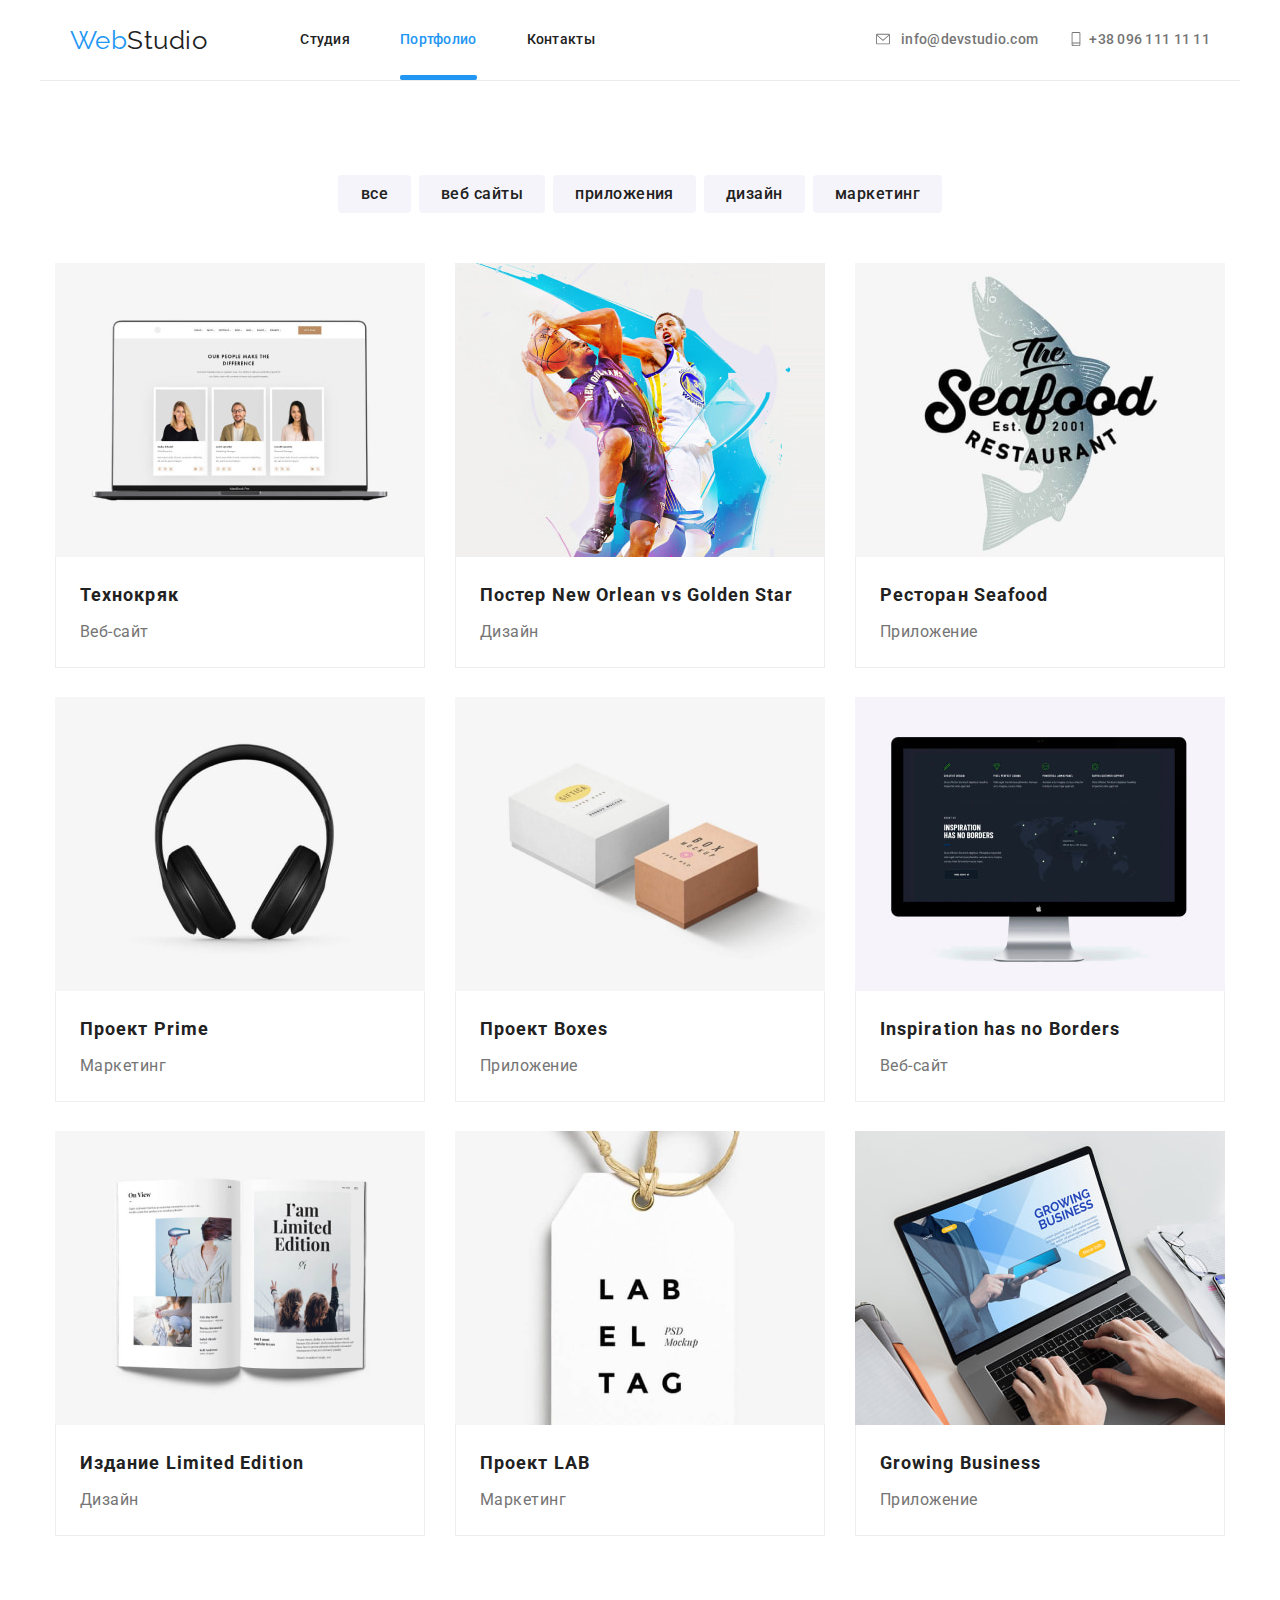
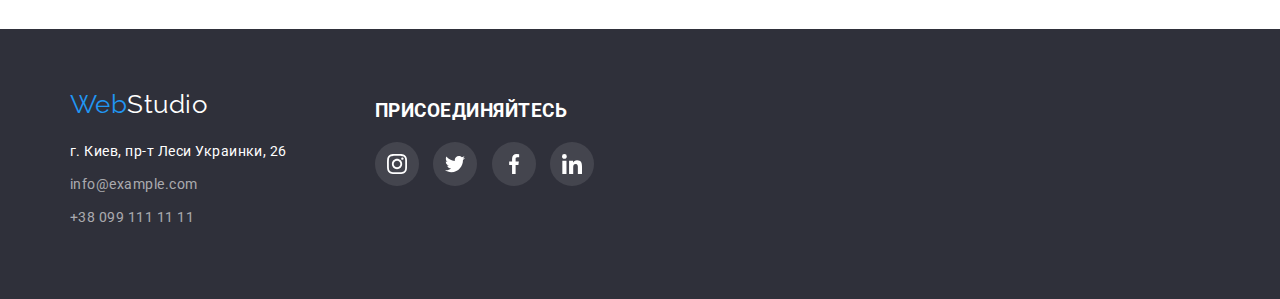
==== commit 05eb01f0: "Поправлены мелки баги" ====
--- a/portfolio.html
+++ b/portfolio.html
@@ -111,8 +111,9 @@
 						</li>
 						<li class="portfolio-links">
 							<a href="">
-								<div class="thumb"
-									><img src="./images/poster.jpg" alt="постер с двумя баскетболистами" width="370" height="294" />
+								<div class="thumb">
+									<img src="./images/poster.jpg" alt="постер с двумя баскетболистами" width="370" height="294" />
+
 									<p class="text">
 										Технокряк это современная площадка распространения коронавируса. Компании используют эту платформу
 										для цифрового шпионажа и атак на защищенные сервера конкурентов
--- a/css/styles.css
+++ b/css/styles.css
@@ -63,26 +63,33 @@
 	height: 100%;
 
 	background-color: rgba(0, 0, 0, 0.2);
-
-	transition: opacity 1000ms cubic-bezier(0.4, 0, 0.2, 1);
+	opacity: 1;
+
+	transition: opacity 250ms cubic-bezier(0.4, 0, 0.2, 1);
 }
 
 .backdrop.is-hidden {
 	opacity: 0;
 	pointer-events: none;
+}
+
+.backdrop.is-hidden .modal {
+	transform: translate(-50%, -50%) scale(0.9);
 }
 
 .modal {
 	position: absolute;
 	top: 50%;
 	left: 50%;
-	transform: translate(-50%, -50%);
+	transform: translate(-50%, -50%) scale(1);
 
 	width: 528px;
 	min-height: 581px;
 	padding: 15px;
 
 	background-color: white;
+
+	transition: transform 250ms var(--timing-function);
 }
 
 /* PAGE HEADER */
@@ -91,7 +98,6 @@
 	display: flex;
 	align-items: center;
 
-	max-height: 79px;
 	margin-left: auto;
 	margin-right: auto;
 	padding-left: 15px;
@@ -804,7 +810,7 @@
 	background-color: rgba(33, 150, 243, 0.9);
 
 	transition: opacity, transform 250ms cubic-bezier(0.4, 0, 0.2, 1);
-
+	opacity: 0;
 	transform: translateY(100%);
 }
 
@@ -822,7 +828,7 @@
 	line-height: 1.56;
 
 	transform: translateY(100%);
-
+	opacity: 0;
 	transition: opacity, transform 250ms cubic-bezier(0.4, 0, 0.2, 1);
 }
 
@@ -834,6 +840,7 @@
 .portfolio-links .thumb:hover::before,
 .portfolio-links .thumb:hover .text {
 	transform: translateY(0px);
+	opacity: 1;
 }
 
 /* Альтернатива, Вариация работы с оформлением флекса */
@@ -1018,39 +1025,3 @@
 }
 
 /* Experiments */
-
-.test-container {
-	text-align: center;
-	margin-left: auto;
-	margin-right: auto;
-	padding-left: 15px;
-	padding-right: 15px;
-	width: 1200px;
-	outline: 2px solid tomato;
-}
-
-.test-list {
-	display: flex;
-	flex-wrap: wrap;
-	justify-content: center;
-
-	width: 600px;
-
-	outline: 2px solid tomato;
-}
-
-.test-list .item {
-	margin-bottom: 30px;
-	width: 200px;
-	height: 200px;
-	background-color: var(--button-bcg);
-	margin: 15px;
-}
-
-.test-list .item:nth-child(2n) {
-	margin-top: 40px;
-}
-
-.test-list .item:nth-child(odd) {
-	margin-right: 40px;
-}
